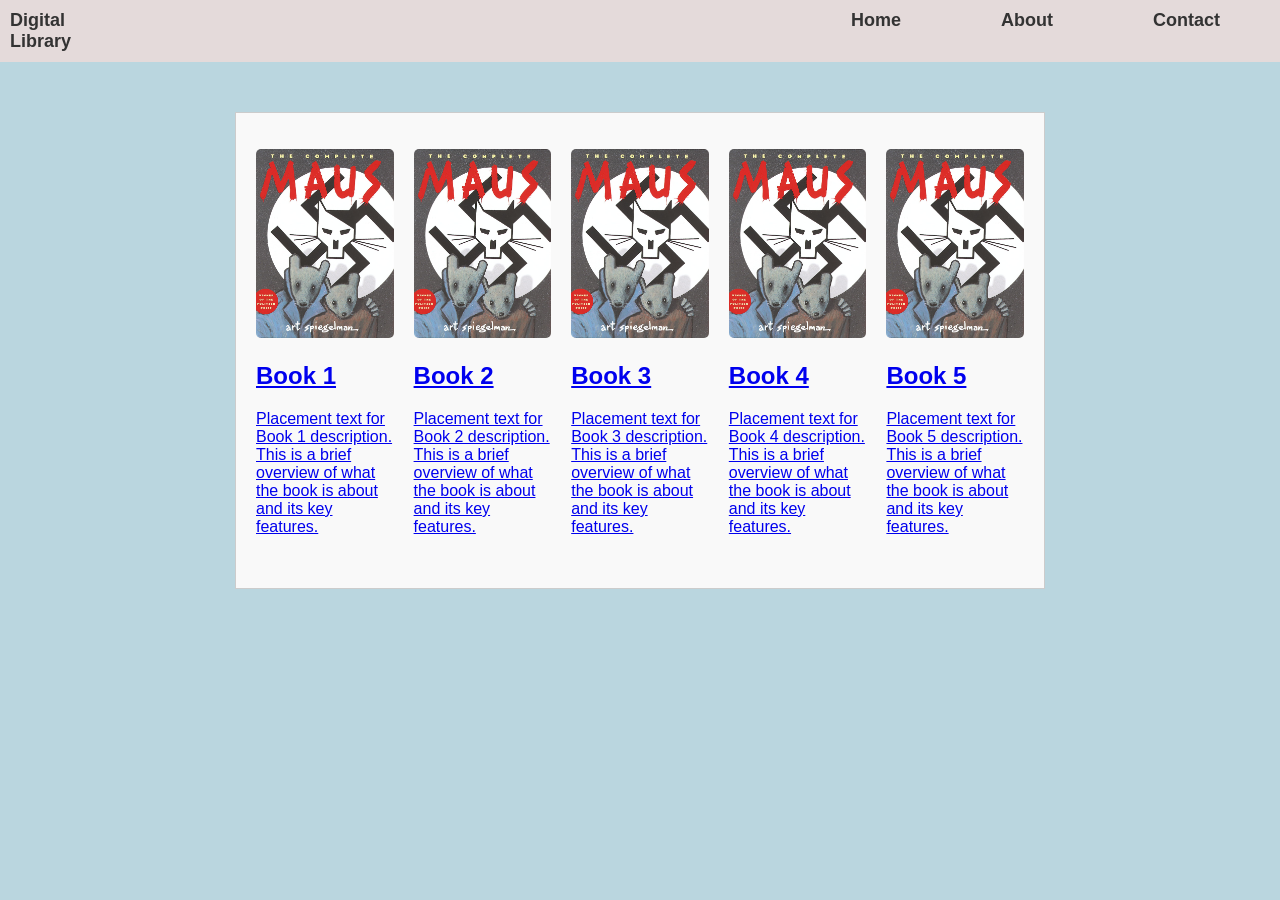
==== index.html @ b27ee395 "added structure to website made some placeholders" ====
<html lang="en">

<head>
    <meta charset="UTF-8">
    <meta name="viewport" content="width=device-width, initial-scale=1.0">
    <title>Digi Library</title>
    <link rel="stylesheet" href="style.css">

</head>

<body>
    <section class="nav">
        <h5>Digital Library</h5>
        <h6>Home</h6>
        <h6>About</h6>
        <h6>Contact</h6>
    </section>

    <section class="main">
        <ul>
            <li><a href="#">
                    <img src="book_cover_ph.jpg" alt="Book 1 Cover">
                    <h1>Book 1</h1>
                    <p>Placement text for Book 1 description. This is a brief overview of what the book is about and its
                        key features.</p>

                </a></li>
            <li><a href="#">
                    <img src="book_cover_ph.jpg" alt="Book 2 Cover">
                    <h1>Book 2</h1>
                    <p>Placement text for Book 2 description. This is a brief overview of what the book is about and its
                        key features.</p>
                </a></li>
            <li><a href="#">
                    <img src="book_cover_ph.jpg" alt="Book 3 Cover">
                    <h1>Book 3</h1>
                    <p>Placement text for Book 3 description. This is a brief overview of what the book is about and its
                        key features.</p>
                </a></li>
            <li><a href="#">
                    <img src="book_cover_ph.jpg" alt="Book 4 Cover">
                    <h1>Book 4</h1>
                    <p>Placement text for Book 4 description. This is a brief overview of what the book is about and its
                        key features.</p>
                </a></li>
            <li><a href="#">
                    <img src="book_cover_ph.jpg" alt="Book 5 Cover">
                    <h1>Book 5</h1>
                    <p>Placement text for Book 5 description. This is a brief overview of what the book is about and its
                        key features.</p>
                </a></li>
        </ul>
    </section>
</body>

</html>
---- style.css ----
body {
    background-color: #bad6df;
    margin: 0;
    padding: 0;
    font-family: Arial, sans-serif;
    justify-content: center;
}

.nav {
    display: flex;
    flex-direction: row;
    background-color: #e4dada;
    padding: 10px;
}

.nav h5 {
    margin: 0;
    padding-right: 700px;
    font-size: 18px;
    color: #333;
}

.nav h6 {
    margin: 0;
    padding-right: 50px;
    padding-left: 50px;
    font-size: 18px;
    color: #333;
}

.main {
    padding: 20px;
    border: 1px solid #ccc;
    width: 60%;
    margin: 50px auto;
    background-color: #f9f9f9;
    display: flex;
}

.main ul {
  list-style: none;
  display: grid;
  grid-template-columns: repeat(5, 1fr);
  gap: 20px;
  padding: 0;
}

.main img {
  width: 100%;
  height: auto;
  border-radius: 5px;
}
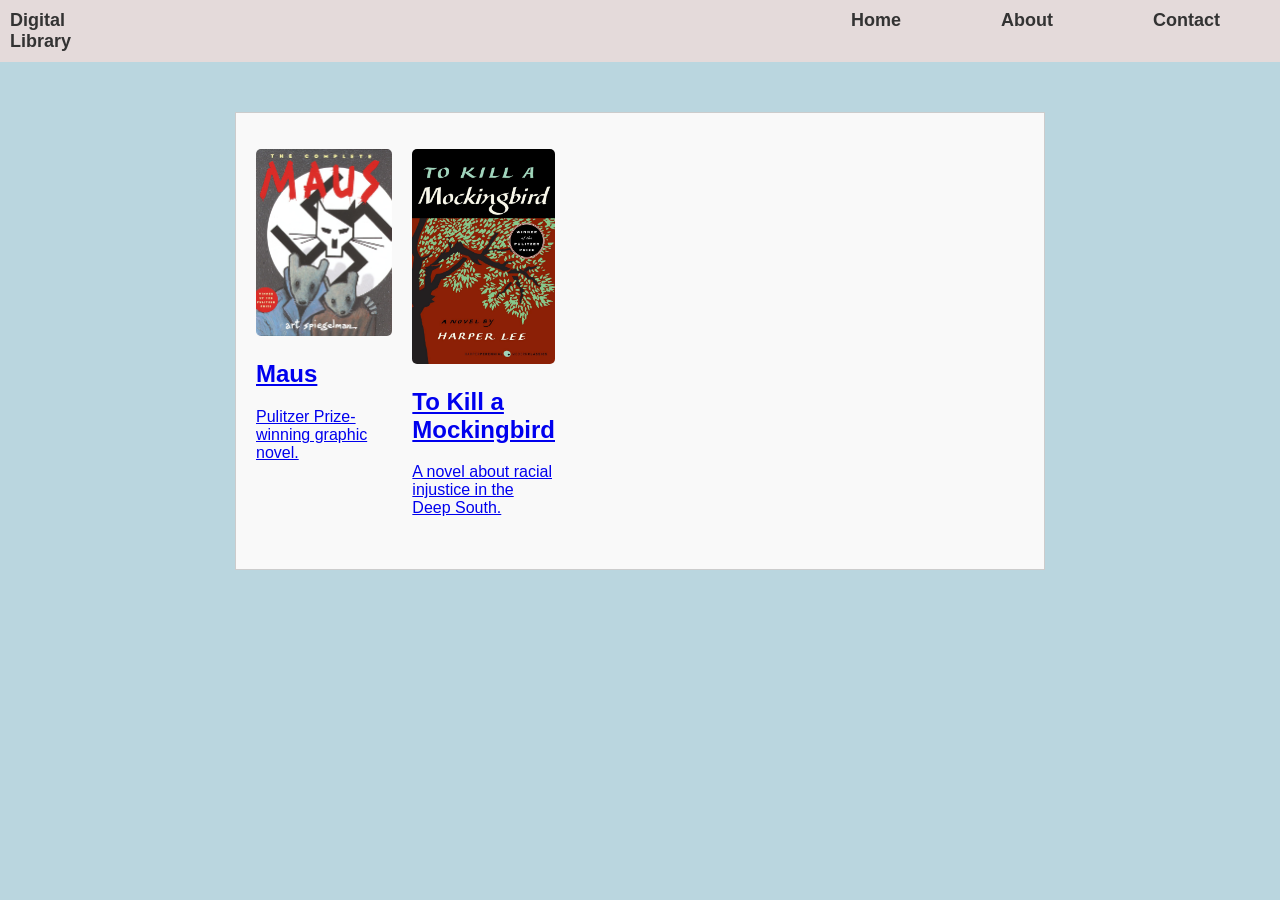
==== commit c987f343: "added a json file to store book data and a js to fetch it for display" ====
--- a/index.html
+++ b/index.html
@@ -5,6 +5,7 @@
     <meta name="viewport" content="width=device-width, initial-scale=1.0">
     <title>Digi Library</title>
     <link rel="stylesheet" href="style.css">
+    <script src="script.js"></script>
 
 </head>
 
@@ -17,39 +18,7 @@
     </section>
 
     <section class="main">
-        <ul>
-            <li><a href="#">
-                    <img src="book_cover_ph.jpg" alt="Book 1 Cover">
-                    <h1>Book 1</h1>
-                    <p>Placement text for Book 1 description. This is a brief overview of what the book is about and its
-                        key features.</p>
-
-                </a></li>
-            <li><a href="#">
-                    <img src="book_cover_ph.jpg" alt="Book 2 Cover">
-                    <h1>Book 2</h1>
-                    <p>Placement text for Book 2 description. This is a brief overview of what the book is about and its
-                        key features.</p>
-                </a></li>
-            <li><a href="#">
-                    <img src="book_cover_ph.jpg" alt="Book 3 Cover">
-                    <h1>Book 3</h1>
-                    <p>Placement text for Book 3 description. This is a brief overview of what the book is about and its
-                        key features.</p>
-                </a></li>
-            <li><a href="#">
-                    <img src="book_cover_ph.jpg" alt="Book 4 Cover">
-                    <h1>Book 4</h1>
-                    <p>Placement text for Book 4 description. This is a brief overview of what the book is about and its
-                        key features.</p>
-                </a></li>
-            <li><a href="#">
-                    <img src="book_cover_ph.jpg" alt="Book 5 Cover">
-                    <h1>Book 5</h1>
-                    <p>Placement text for Book 5 description. This is a brief overview of what the book is about and its
-                        key features.</p>
-                </a></li>
-        </ul>
+        <ul></ul>
     </section>
 </body>
 
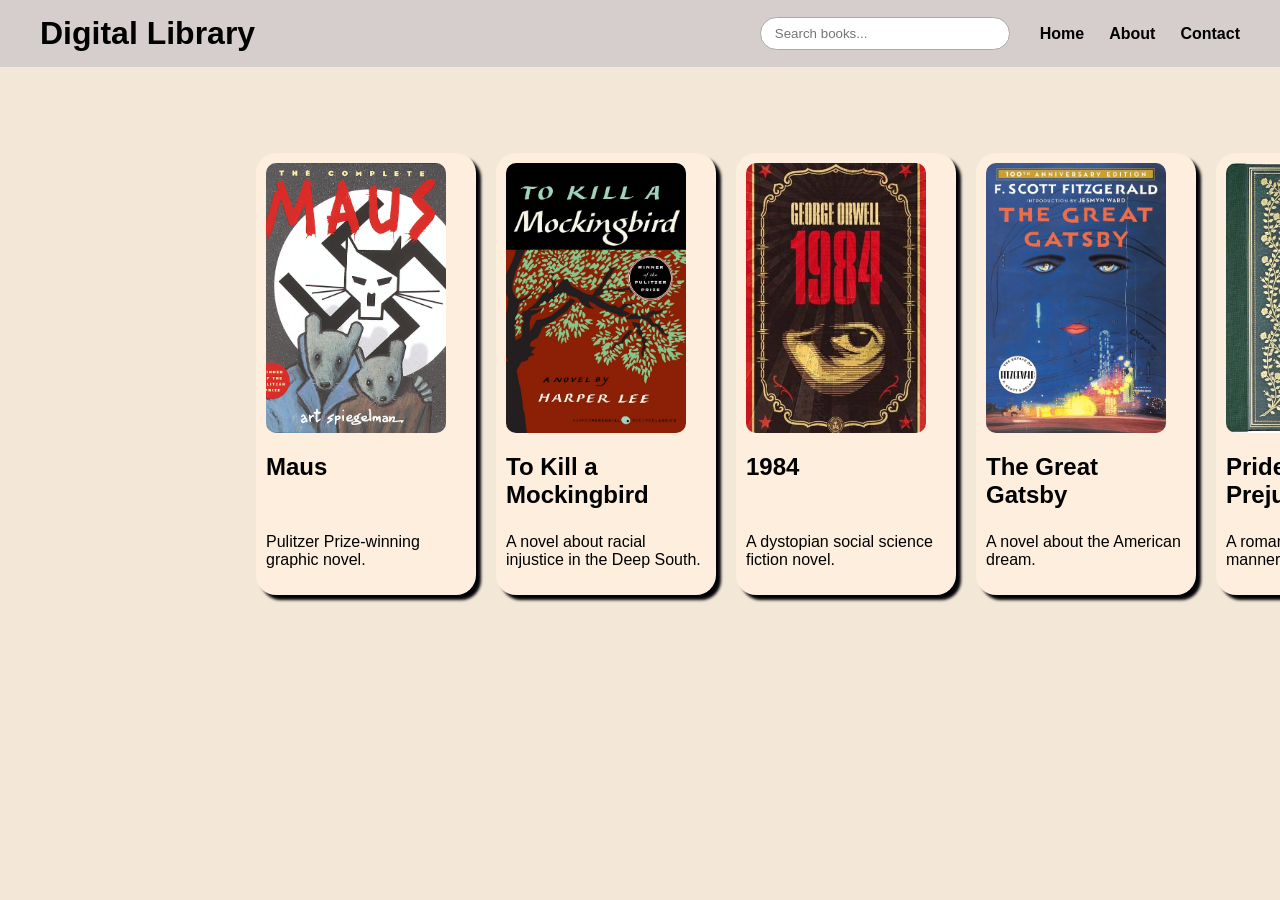
==== commit cba08b8e: "added a search bar and animations" ====
--- a/index.html
+++ b/index.html
@@ -10,12 +10,19 @@
 </head>
 
 <body>
-    <section class="nav">
-        <h5>Digital Library</h5>
-        <h6>Home</h6>
-        <h6>About</h6>
-        <h6>Contact</h6>
-    </section>
+    <header>
+        <h1 class="logo">Digital Library</h1>
+
+        <div class="nav-right">
+            <input type="text" placeholder="Search books..." class="search">
+
+            <nav>
+                <a href="#">Home</a>
+                <a href="#">About</a>
+                <a href="#">Contact</a>
+            </nav>
+        </div>
+    </header>
 
     <section class="main">
         <ul></ul>
--- a/style.css
+++ b/style.css
@@ -1,53 +1,92 @@
-
 body {
-    background-color: #bad6df;
+    background-color: #F3E8D8;
     margin: 0;
     padding: 0;
     font-family: Arial, sans-serif;
     justify-content: center;
 }
 
-.nav {
+header {
     display: flex;
-    flex-direction: row;
-    background-color: #e4dada;
-    padding: 10px;
+    justify-content: space-between;
+    align-items: center;
+
+    padding: 15px 40px;
+    background: #d6cdcd;
 }
 
-.nav h5 {
+.logo {
     margin: 0;
-    padding-right: 700px;
-    font-size: 18px;
-    color: #333;
 }
 
-.nav h6 {
-    margin: 0;
-    padding-right: 50px;
-    padding-left: 50px;
-    font-size: 18px;
-    color: #333;
+.nav-right {
+    display: flex;
+    align-items: center;
+    gap: 30px;
+}
+
+nav {
+    display: flex;
+    gap: 25px;
+}
+
+nav a {
+    text-decoration: none;
+    color: black;
+    font-weight: bold;
+}
+
+.search {
+    width: 250px;
+    padding: 8px 14px;
+    border: 1px solid #aaa;
+    border-radius: 20px;
+    outline: none;
 }
 
 .main {
     padding: 20px;
-    border: 1px solid #ccc;
     width: 60%;
     margin: 50px auto;
-    background-color: #f9f9f9;
     display: flex;
 }
 
 .main ul {
-  list-style: none;
-  display: grid;
-  grid-template-columns: repeat(5, 1fr);
-  gap: 20px;
-  padding: 0;
+    list-style: none;
+    display: grid;
+    grid-template-columns: repeat(5, 1fr);
+    gap: 20px;
+    padding: 0;
+}
+
+.main li {
+    background-color: #fdeedd;
+    cursor: pointer;
+    transition: transform 0.2s ease, box-shadow 0.2s ease;
+    padding: 10px;
+    width: 200px;
+    border-radius: 20px;
+    box-shadow: 5px 5px 3px rgba(0, 0, 5, 5);
+}
+
+.main li a {
+    text-decoration: none;
+    color: inherit;
+    display: block;
+}
+
+.main li:hover {
+    transform: translateY(-4px);
 }
 
 .main img {
-  width: 100%;
-  height: auto;
-  border-radius: 5px;
+    width: 180px;
+    height: 270px;
+    object-fit: cover;
+    border-radius: 10px;
+    display: block;
+}
+
+.main h2 {
+    min-height: 60px;
 }
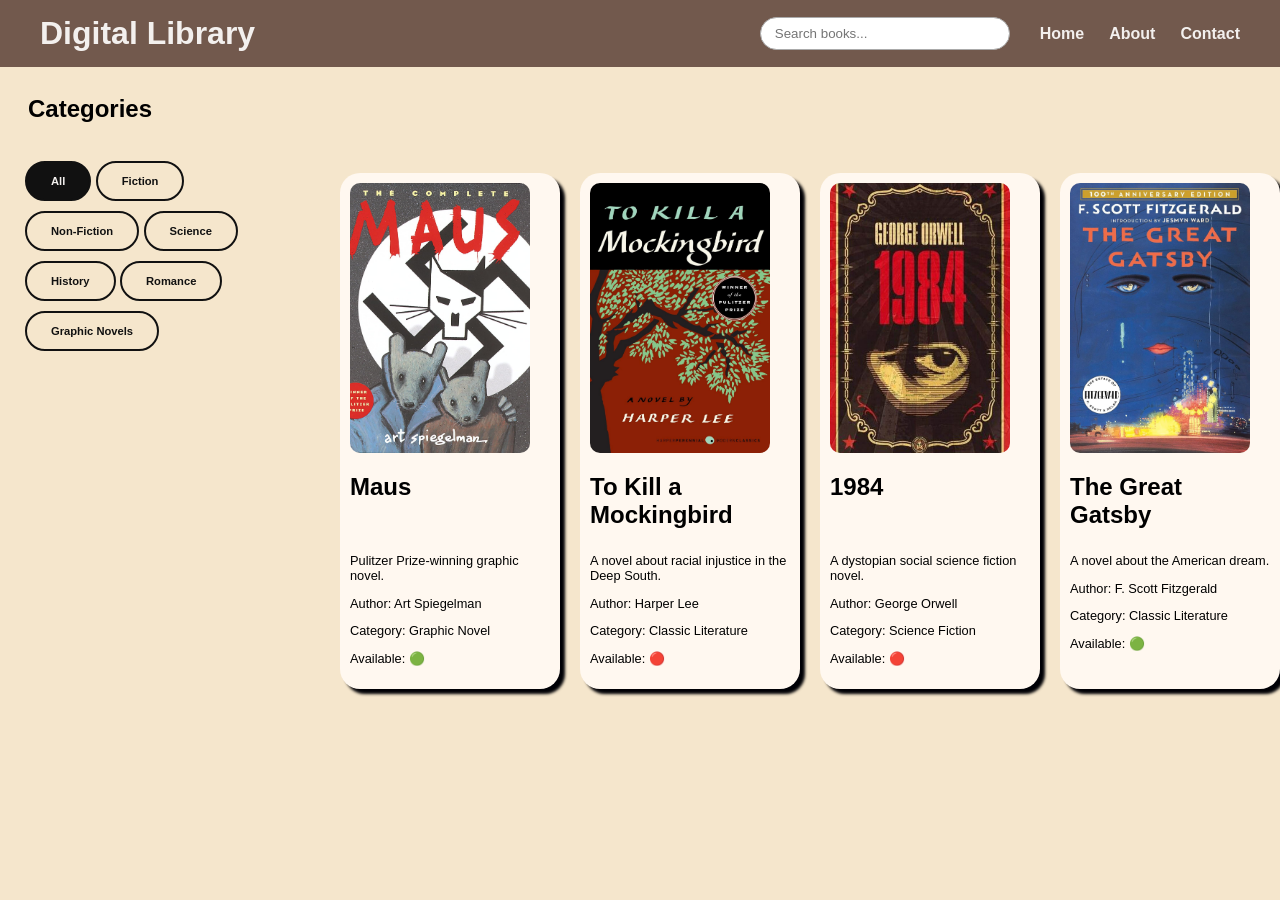
==== commit be5fc4f1: "added a category section" ====
--- a/index.html
+++ b/index.html
@@ -24,9 +24,28 @@
         </div>
     </header>
 
-    <section class="main">
-        <ul></ul>
-    </section>
+
+    <div class="library-container">
+
+        <aside class="sidebar">
+            <h2>Categories</h2>
+
+            <ul>
+                <li class="active">All</li>
+                <li>Fiction</li>
+                <li>Non-Fiction</li>
+                <li>Science</li>
+                <li>History</li>
+                <li>Romance</li>
+                <li>Graphic Novels</li>
+            </ul>
+        </aside>
+
+        <section class="main">
+            <ul id="book-list"></ul>
+        </section>
+    </div>
+
 </body>
 
 </html>
--- a/style.css
+++ b/style.css
@@ -1,5 +1,5 @@
 body {
-    background-color: #F3E8D8;
+    background-color: #F5E6CC;
     margin: 0;
     padding: 0;
     font-family: Arial, sans-serif;
@@ -9,10 +9,10 @@
 header {
     display: flex;
     justify-content: space-between;
+    color: #f3f0ee;
     align-items: center;
-
     padding: 15px 40px;
-    background: #d6cdcd;
+    background: #72594d;
 }
 
 .logo {
@@ -32,7 +32,7 @@
 
 nav a {
     text-decoration: none;
-    color: black;
+    color: #f3f0ee;
     font-weight: bold;
 }
 
@@ -44,14 +44,62 @@
     outline: none;
 }
 
+.library-container {
+    display: flex;
+    align-items: flex-start;
+    gap: 30px;
+    width: 100%;
+    padding: 0;
+}
+
+.sidebar {
+    width: 250px;
+    padding: 20px;
+}
+
+.sidebar h2 {
+    margin-top: 0;
+    padding: 8px;
+}
+
+.sidebar ul {
+    list-style: none;
+    padding: 5px;
+}
+
+.sidebar li {
+    display: inline-block;
+    text-decoration: none;
+    color: #111;
+    cursor: pointer;
+    border: 2px solid #111;
+    padding: 12px 24px;
+    border-radius: 999px;
+    font-weight: 600;
+    font-size: 0.7rem;
+    margin: 5px 0;
+    transition: all 0.25s ease;
+}
+
+.sidebar li:hover {
+    transform: translateY(-3px);
+}
+
+.sidebar li.active {
+    background-color: #111;
+    color: #f3f0ee;
+}
+
 .main {
     padding: 20px;
+    padding-top: 40px;
     width: 60%;
     margin: 50px auto;
     display: flex;
+    flex: 1;
 }
 
-.main ul {
+#book-list {
     list-style: none;
     display: grid;
     grid-template-columns: repeat(5, 1fr);
@@ -60,7 +108,7 @@
 }
 
 .main li {
-    background-color: #fdeedd;
+    background-color: #FFF8F0;
     cursor: pointer;
     transition: transform 0.2s ease, box-shadow 0.2s ease;
     padding: 10px;
@@ -89,4 +137,8 @@
 
 .main h2 {
     min-height: 60px;
+}
+
+.main p {
+    font-size: .8rem;
 }
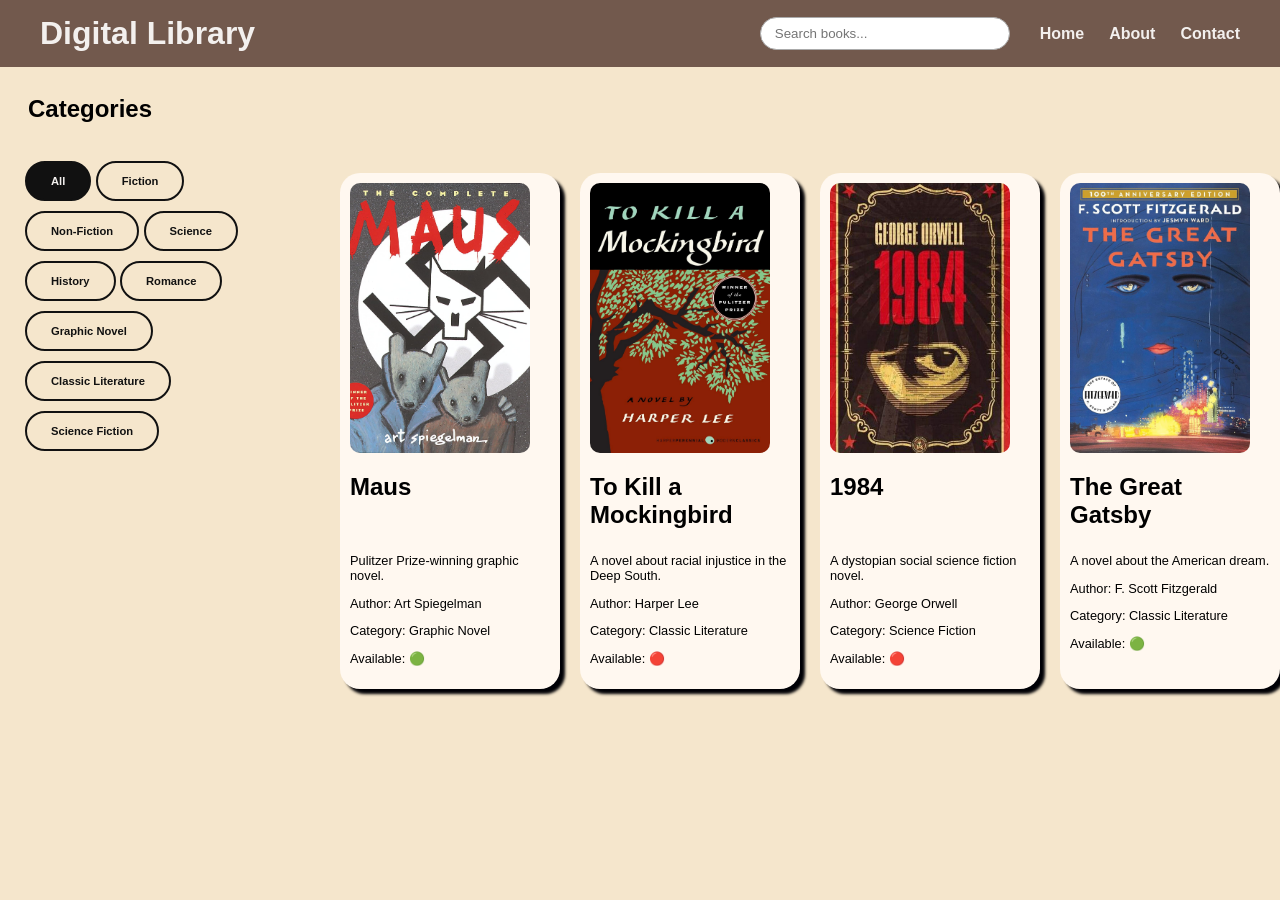
==== commit 06985d7d: "added functioning to sidebar and search" ====
--- a/index.html
+++ b/index.html
@@ -5,7 +5,7 @@
     <meta name="viewport" content="width=device-width, initial-scale=1.0">
     <title>Digi Library</title>
     <link rel="stylesheet" href="style.css">
-    <script src="script.js"></script>
+    <script src="script.js" defer></script>
 
 </head>
 
@@ -37,7 +37,9 @@
                 <li>Science</li>
                 <li>History</li>
                 <li>Romance</li>
-                <li>Graphic Novels</li>
+                <li>Graphic Novel</li>
+                <li>Classic Literature</li>
+                <li>Science Fiction</li>
             </ul>
         </aside>
 
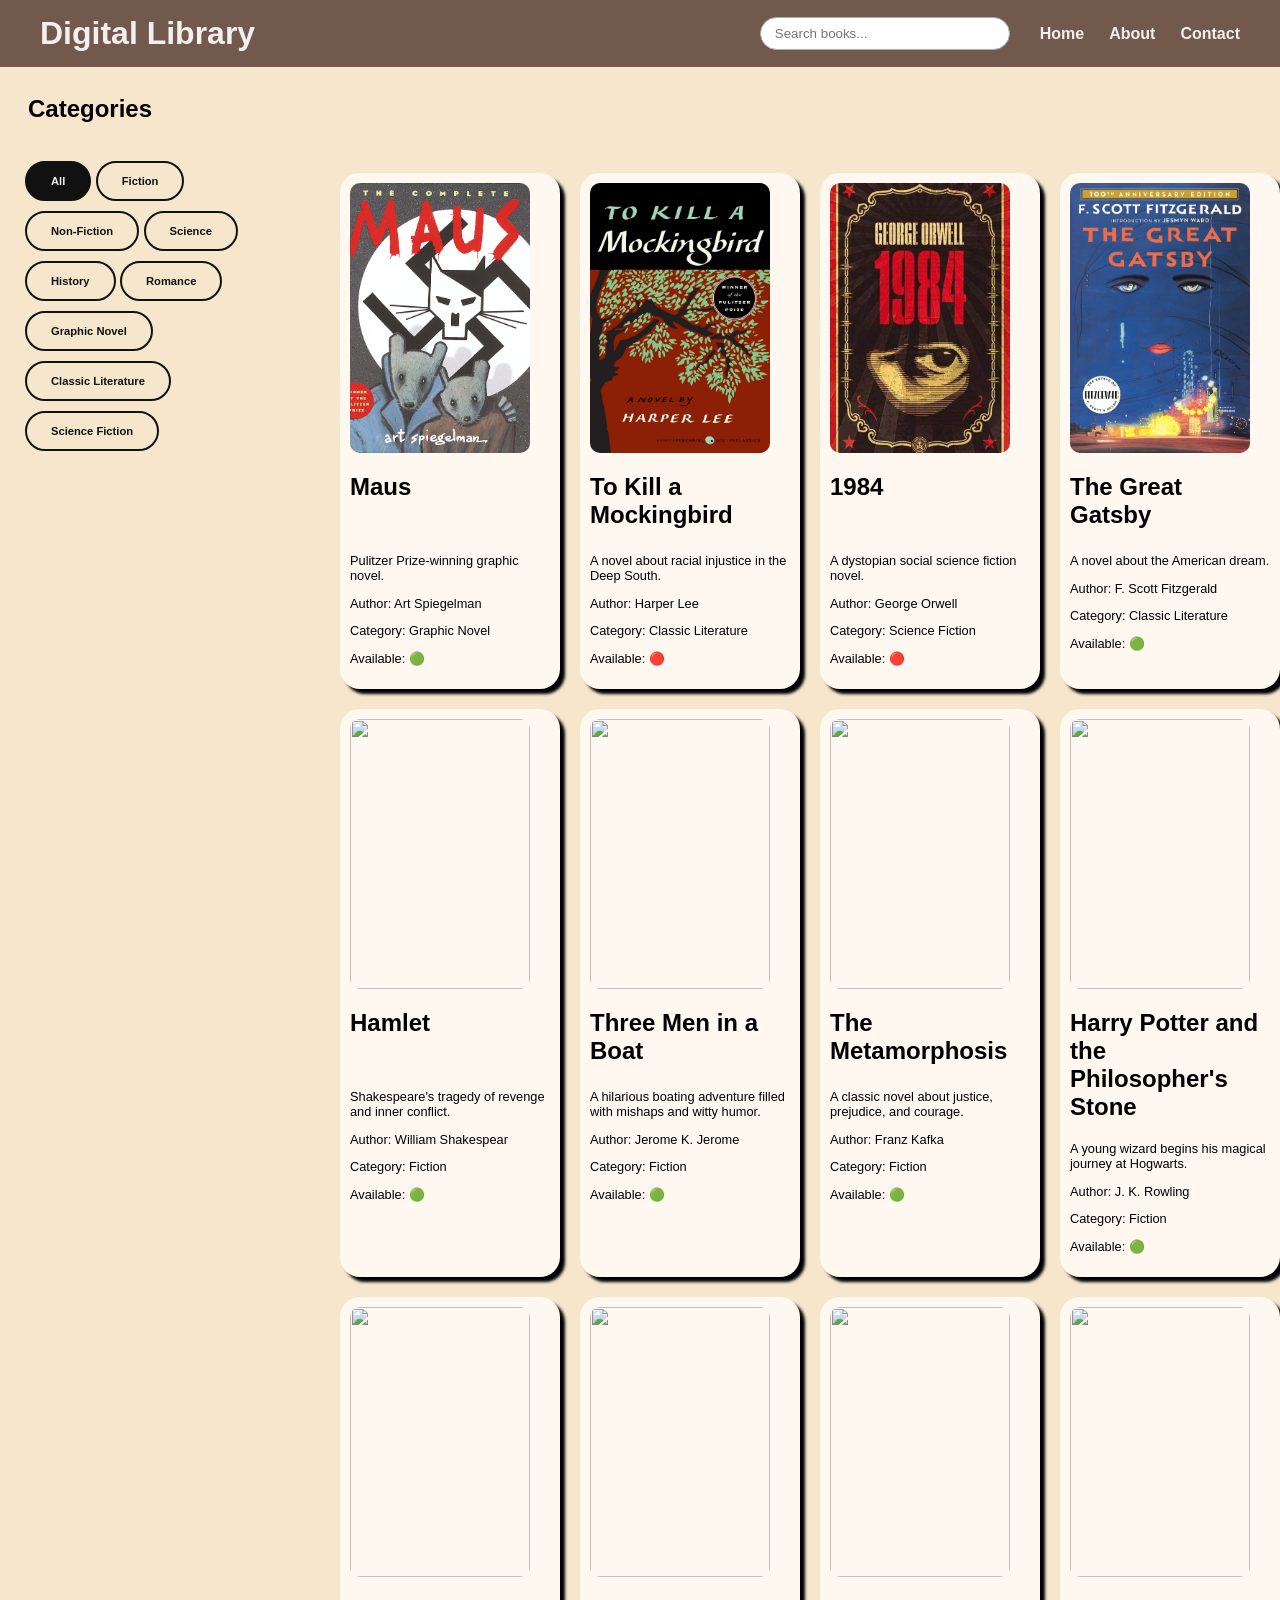
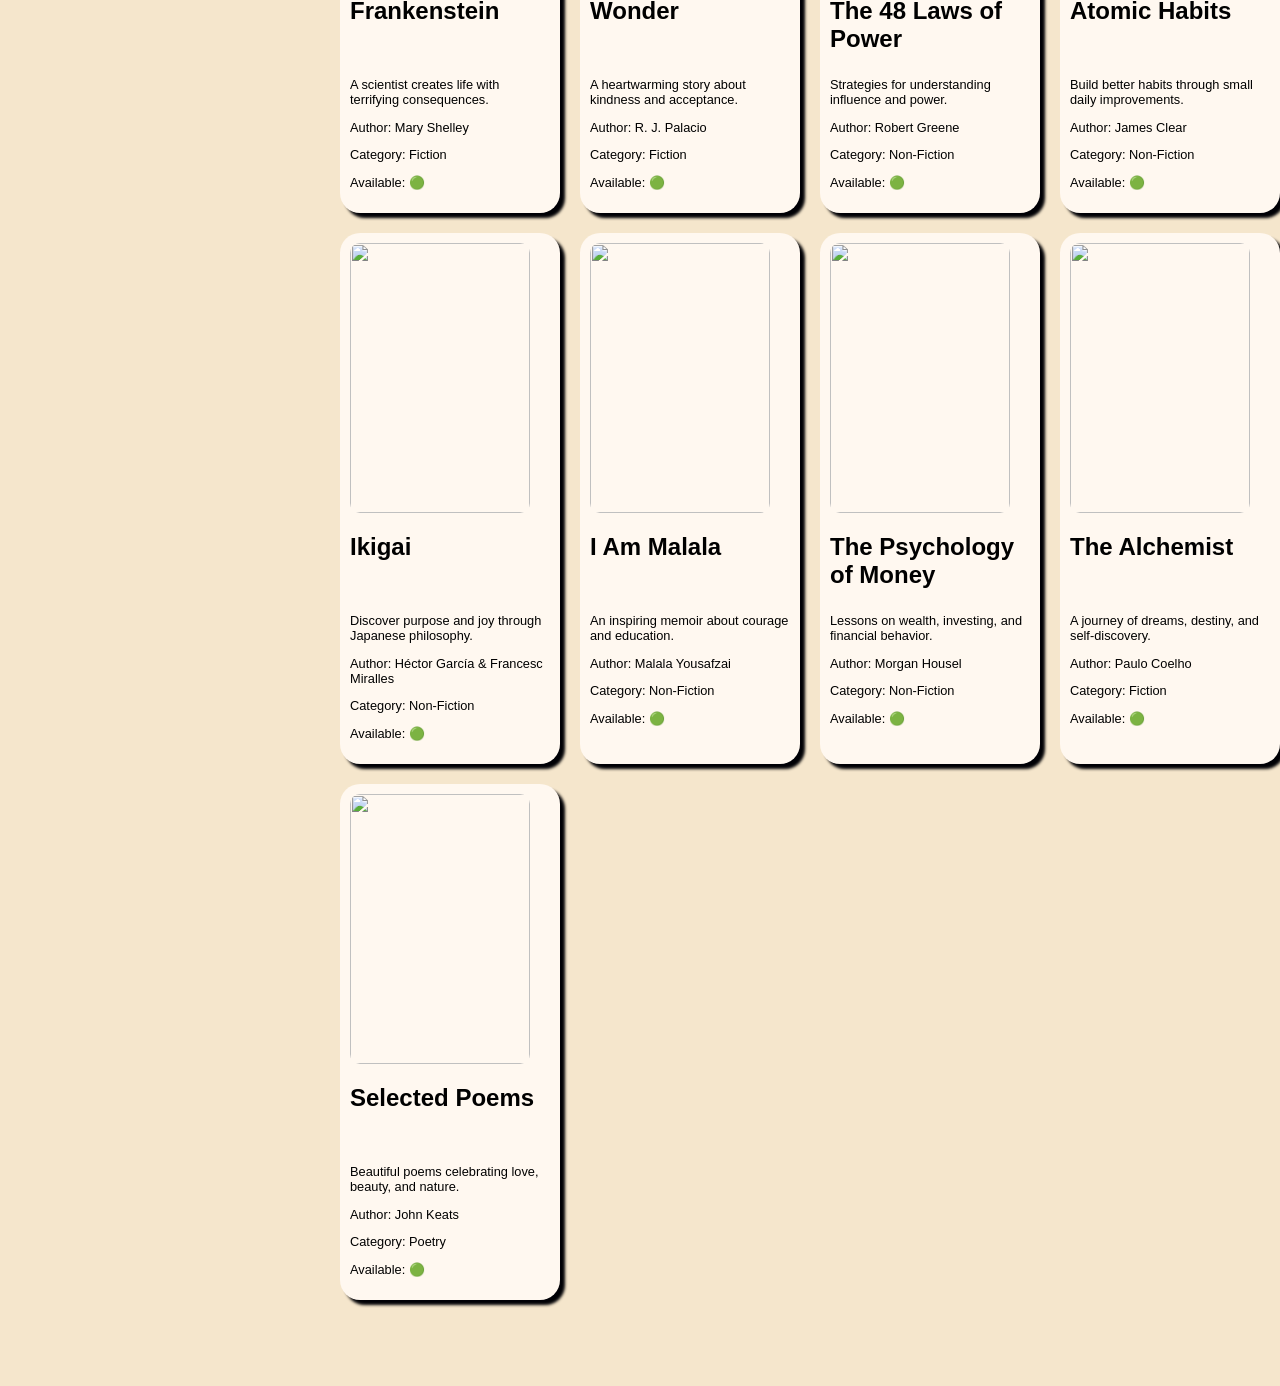
==== commit 72b7dcc1: "added some more htmls" ====
--- a/index.html
+++ b/index.html
@@ -43,7 +43,7 @@
             </ul>
         </aside>
 
-        <section class="main">
+        <section class="card">
             <ul id="book-list"></ul>
         </section>
     </div>
--- a/style.css
+++ b/style.css
@@ -90,7 +90,7 @@
     color: #f3f0ee;
 }
 
-.main {
+.card {
     padding: 20px;
     padding-top: 40px;
     width: 60%;
@@ -107,7 +107,7 @@
     padding: 0;
 }
 
-.main li {
+.card li {
     background-color: #FFF8F0;
     cursor: pointer;
     transition: transform 0.2s ease, box-shadow 0.2s ease;
@@ -117,17 +117,17 @@
     box-shadow: 5px 5px 3px rgba(0, 0, 5, 5);
 }
 
-.main li a {
+.card li a {
     text-decoration: none;
     color: inherit;
     display: block;
 }
 
-.main li:hover {
+.card li:hover {
     transform: translateY(-4px);
 }
 
-.main img {
+.card img {
     width: 180px;
     height: 270px;
     object-fit: cover;
@@ -135,10 +135,10 @@
     display: block;
 }
 
-.main h2 {
+.card h2 {
     min-height: 60px;
 }
 
-.main p {
+.card p {
     font-size: .8rem;
 }
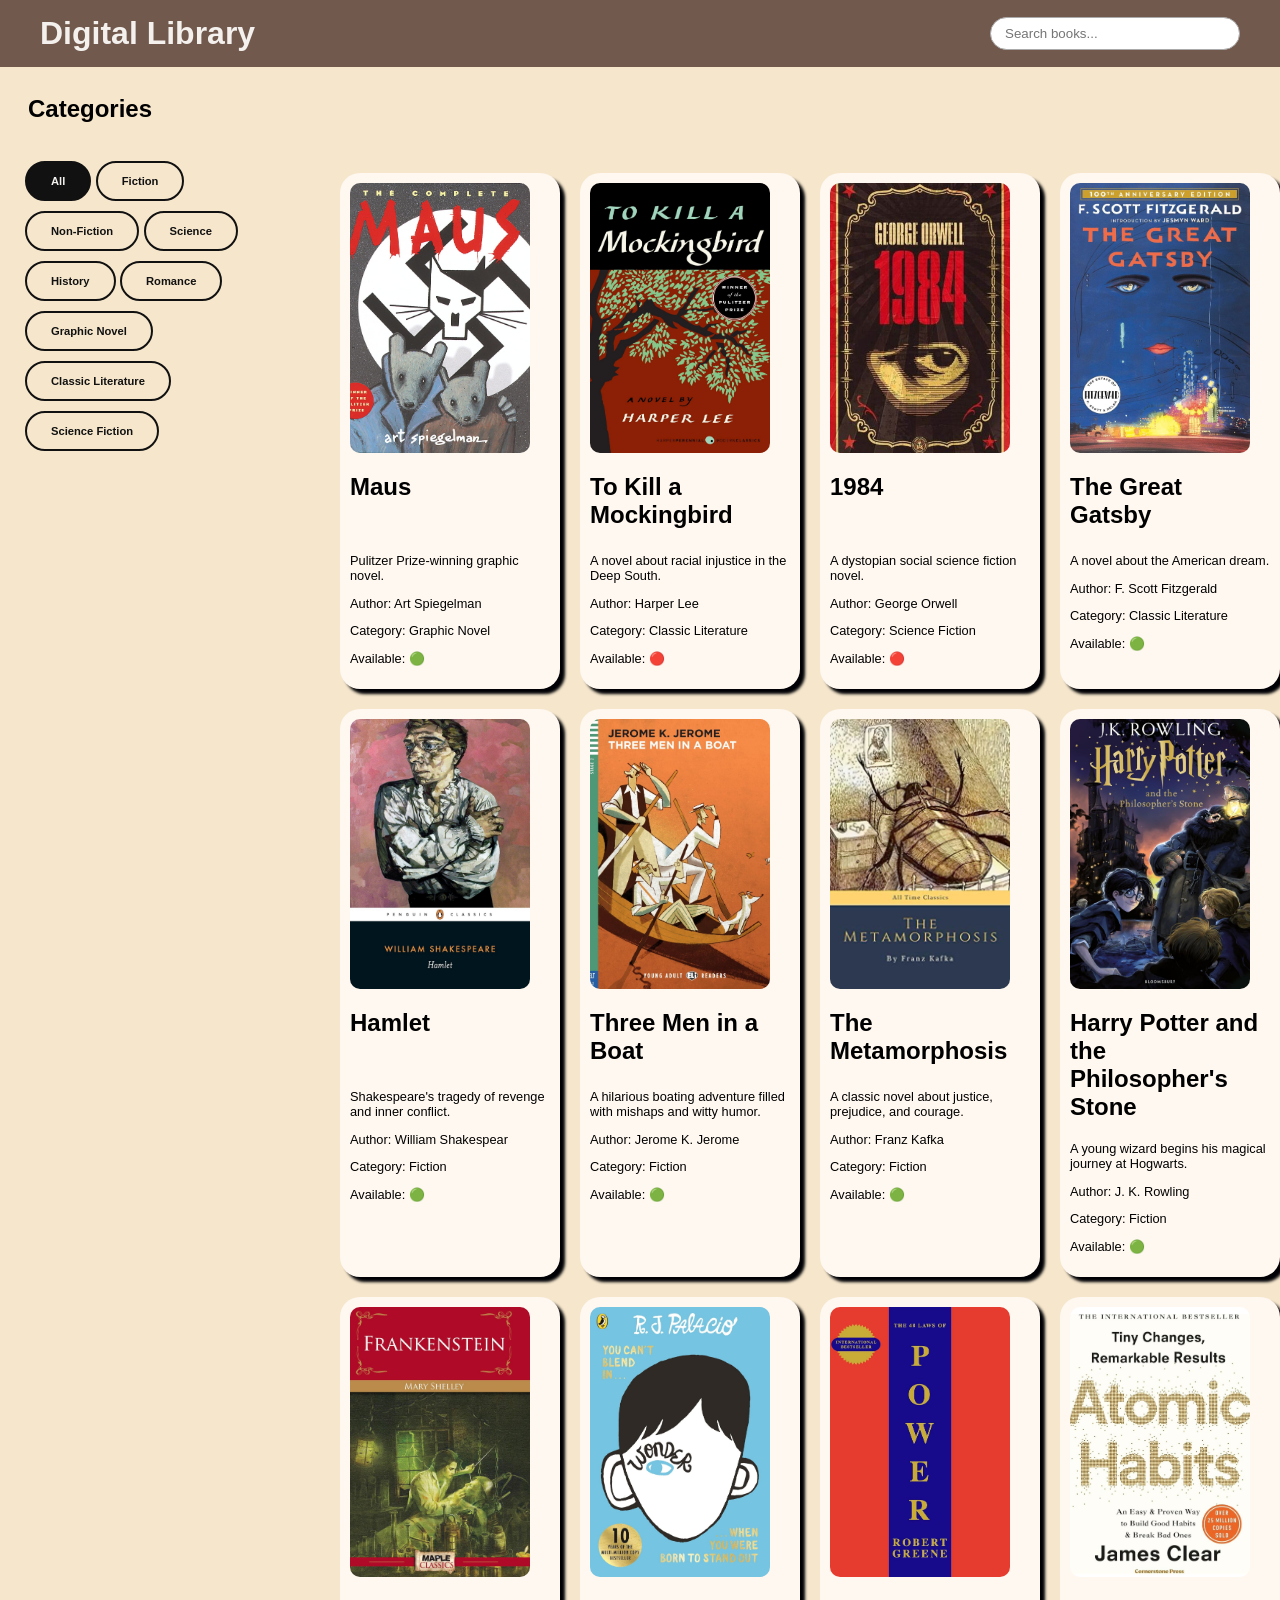
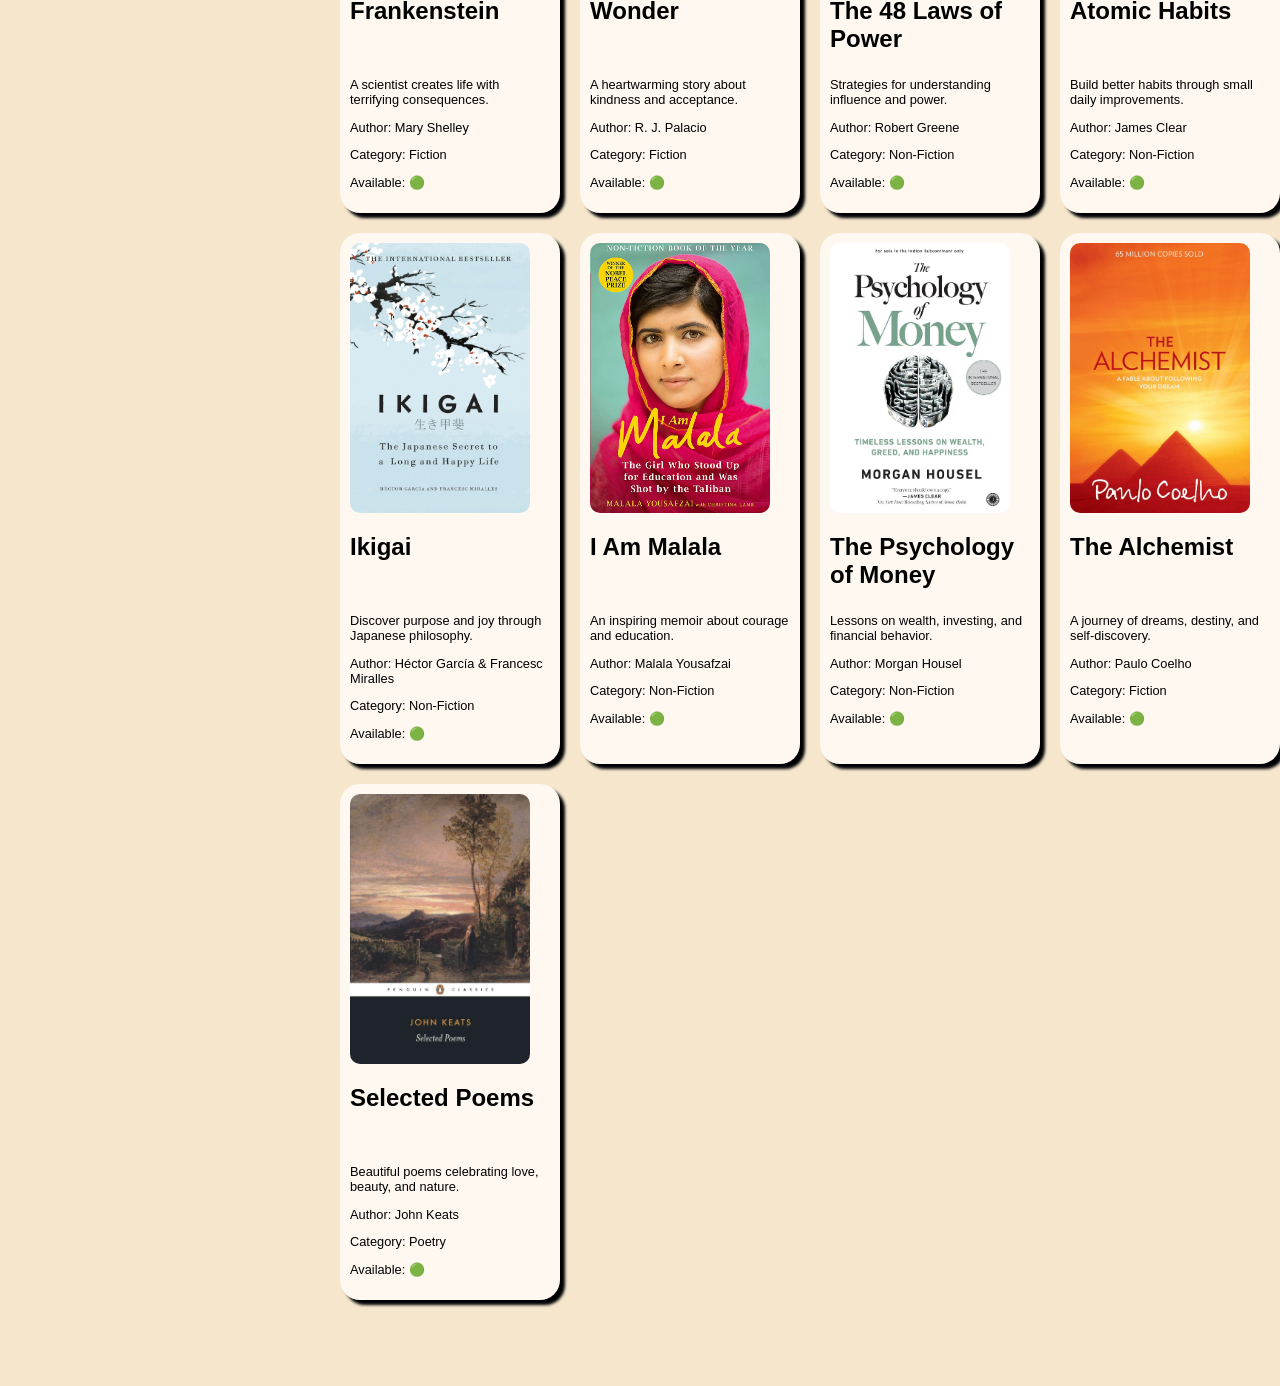
==== commit 3e273fe4: "updated cover pages, archived admin page" ====
--- a/index.html
+++ b/index.html
@@ -15,12 +15,6 @@
 
         <div class="nav-right">
             <input type="text" placeholder="Search books..." class="search">
-
-            <nav>
-                <a href="#">Home</a>
-                <a href="#">About</a>
-                <a href="#">Contact</a>
-            </nav>
         </div>
     </header>
 
--- a/style.css
+++ b/style.css
@@ -141,4 +141,63 @@
 
 .card p {
     font-size: .8rem;
+}
+
+/* Admin page */
+
+.admin-title {
+    text-align: center;
+    margin-top: 50px;
+    font-size: 4rem;
+    color: #72594d;
+}
+
+.admin-main {
+    display: flex;
+    justify-content: center;
+    gap: 100px;
+    padding: 20px;
+}
+
+
+.dashboard ul {
+    list-style: none;
+    border: 2px solid #111;
+    border-radius: 20px;
+    background-color: #FFF8F0;
+    padding: 20px;
+}
+
+.dashboard li {
+    background-color: #e07e6d;
+    border: 2px solid #111;
+    border-radius: 20px;
+    margin: 10px 0;
+    padding: 10px 20px;
+    transition: all 0.25s ease;
+}
+
+.dashboard li:hover {
+    transform: translateY(-3px);
+}
+
+.actions ul {
+    list-style: none;
+    border: 2px solid #111;
+    border-radius: 20px;
+    padding: 20px;
+    background-color: #FFF8F0;
+}
+
+.actions li {
+    background-color: #e07e6d;
+    padding: 10px 20px;
+    border: 2px solid #111;
+    border-radius: 20px;
+    margin: 10px 0;
+    transition: all 0.25s ease;
+}
+
+.actions li:hover {
+    transform: translateY(-3px);
 }
